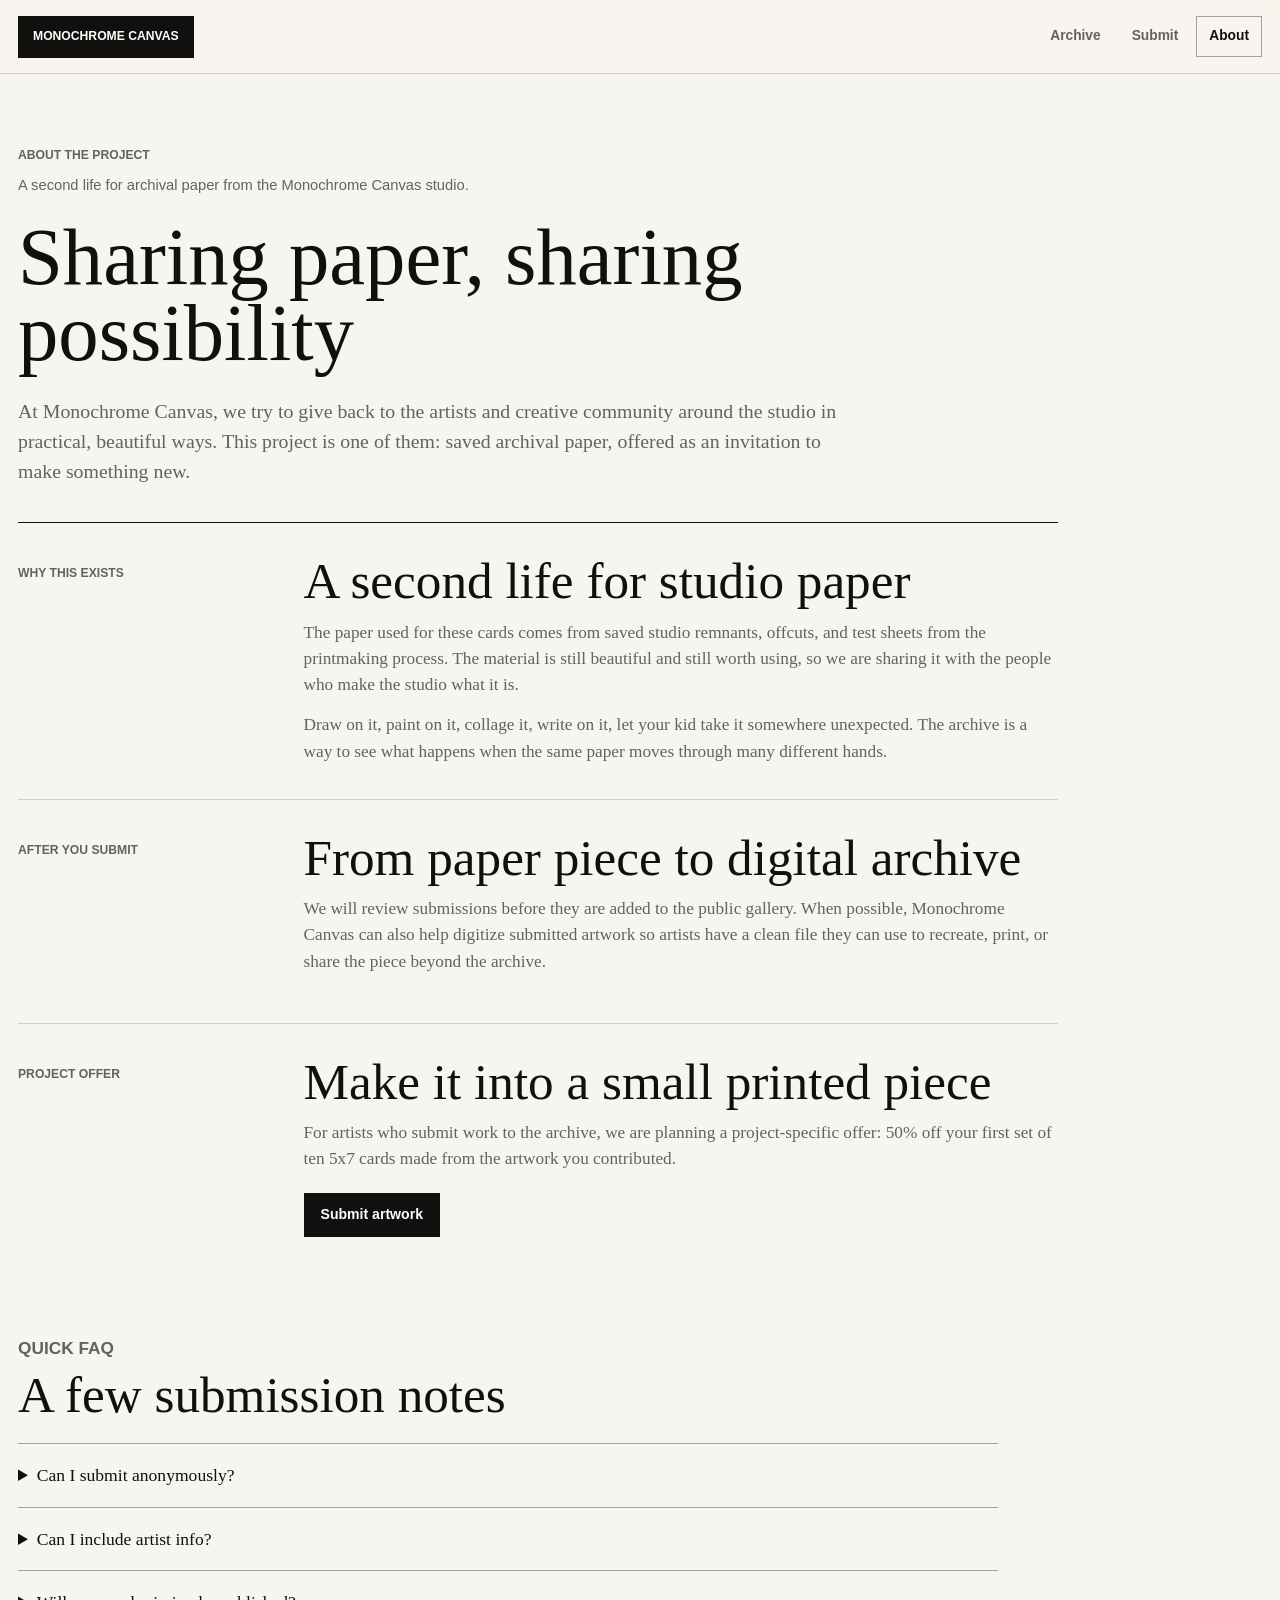
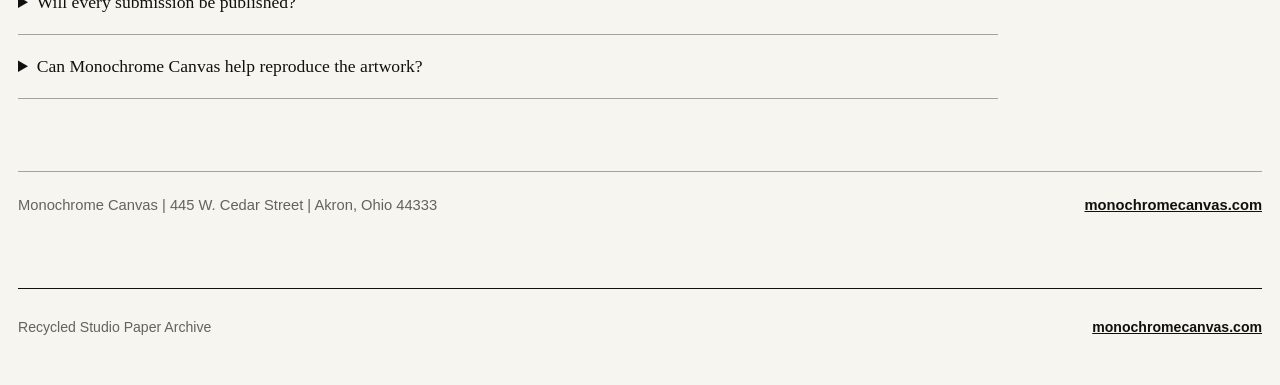
==== community-canvas/about/index.html @ 5c7cd788 "Rewrite community canvas about page" ====
<!DOCTYPE html>
<html lang="en">
<head>
<meta charset="UTF-8">
<meta name="viewport" content="width=device-width, initial-scale=1.0">
<title>About | Recycled Studio Paper Archive</title>
<meta name="description" content="About the Monochrome Canvas recycled studio paper archive.">
<style>
:root{color-scheme:light;--wall:#f7f5ef;--paper:#fffefb;--ink:#11100e;--soft:rgba(17,16,14,.64);--line:rgba(17,16,14,.16);--line2:rgba(17,16,14,.36);--accent:#5b665f}*{box-sizing:border-box}body{margin:0;background:var(--wall);color:var(--ink);font-family:Georgia,"Times New Roman",serif;line-height:1.52}a{color:inherit}.top{position:sticky;top:0;z-index:2;display:grid;grid-template-columns:auto 1fr;gap:18px;align-items:center;min-height:74px;padding:15px max(18px,calc((100vw - 1440px)/2));border-bottom:1px solid var(--line);background:rgba(247,245,239,.94);backdrop-filter:blur(18px)}.brand,.nav a,.button,.eyebrow,.context,.footer{font-family:Arial,Helvetica,sans-serif}.brand{display:inline-flex;align-items:center;justify-content:center;min-height:42px;padding:9px 14px;border:1px solid var(--ink);background:var(--ink);color:var(--paper);font-size:.76rem;font-weight:800;text-decoration:none;text-transform:uppercase}.nav{display:flex;justify-content:flex-end;gap:5px;flex-wrap:wrap}.nav a{min-height:40px;padding:9px 12px;border:1px solid transparent;color:var(--soft);font-size:.86rem;font-weight:800;text-decoration:none}.nav a:hover,.nav a:focus-visible,.nav a.active{border-color:var(--line2);color:var(--ink);outline:none}main{width:min(1440px,calc(100vw - 36px));margin:0 auto}.hero{max-width:1040px;padding:72px 0 36px;border-bottom:1px solid var(--ink)}.context{max-width:560px;margin:0 0 22px;color:var(--soft);font-size:.92rem}.context p{margin:0}.context p+p{margin-top:10px}.eyebrow{color:var(--accent);font-size:.76rem;font-weight:800;text-transform:uppercase}h1,h2,p{overflow-wrap:anywhere}h1,h2{margin:0;color:var(--ink);font-weight:500}h1{max-width:940px;font-size:clamp(3.1rem,6.3vw,6.6rem);line-height:.95}h2{font-size:clamp(2rem,4vw,4.7rem);line-height:.94}.lede{max-width:820px;margin:24px 0 0;color:var(--soft);font-size:clamp(1.12rem,1.55vw,1.42rem)}.story{display:grid;gap:34px;max-width:1040px;padding:34px 0 64px}.story article{display:grid;grid-template-columns:minmax(170px,.25fr) minmax(0,.75fr);column-gap:34px;row-gap:14px;padding-bottom:34px;border-bottom:1px solid var(--line)}.story article:last-child{border-bottom:0}.story .eyebrow{grid-row:span 3;margin:7px 0 0}.story p:not(.eyebrow),.faq p{max-width:760px;margin:0;color:var(--soft);font-size:1.08rem}.story p+p{margin-top:-4px}.faq{max-width:980px;padding:0 0 72px}.faq .eyebrow{margin:0 0 10px}.faq h2{margin-bottom:24px}.faq details{border-top:1px solid var(--line2)}.faq details:last-child{border-bottom:1px solid var(--line2)}.faq summary{cursor:pointer;padding:18px 0;color:var(--ink);font-size:1.1rem}.faq details p{padding:0 0 20px}.button{display:inline-flex;align-items:center;justify-content:center;width:max-content;min-height:44px;margin-top:6px;padding:10px 16px;border:1px solid var(--ink);background:var(--ink);color:var(--paper);cursor:pointer;font-family:Arial,Helvetica,sans-serif;font-size:.88rem;font-weight:800;text-decoration:none}.contact{display:flex;justify-content:space-between;gap:18px;padding:22px 0 72px;border-top:1px solid var(--line2);color:var(--soft);font-family:Arial,Helvetica,sans-serif;font-size:.92rem}.contact p{margin:0}.contact a{color:var(--ink);font-weight:800}.footer{display:flex;justify-content:space-between;gap:18px;width:min(1440px,calc(100vw - 36px));margin:0 auto;padding:28px 0 46px;border-top:1px solid var(--ink);color:var(--soft);font-size:.88rem}.footer p{margin:0}.footer a{color:var(--ink);font-weight:800}@media(max-width:820px){main,.footer{width:min(100vw - 26px,1440px)}.top{position:static;grid-template-columns:1fr}.nav{justify-content:flex-start}.hero{padding-top:42px}.story article{grid-template-columns:1fr}.story .eyebrow{grid-row:auto}.contact,.footer{flex-direction:column}}
</style>
</head>
<body>
<header class="top"><a class="brand" href="https://monochromecanvas.com" target="_blank" rel="noreferrer">Monochrome Canvas</a><nav class="nav" aria-label="Archive navigation"><a href="../">Archive</a><a href="../submit/">Submit</a><a class="active" href="./">About</a></nav></header>
<main>
<section class="hero"><div class="context"><p class="eyebrow">About The Project</p><p>A second life for archival paper from the Monochrome Canvas studio.</p></div><h1>Sharing paper, sharing possibility</h1><p class="lede">At Monochrome Canvas, we try to give back to the artists and creative community around the studio in practical, beautiful ways. This project is one of them: saved archival paper, offered as an invitation to make something new.</p></section>
<section class="story">
<article><p class="eyebrow">Why This Exists</p><h2>A second life for studio paper</h2><p>The paper used for these cards comes from saved studio remnants, offcuts, and test sheets from the printmaking process. The material is still beautiful and still worth using, so we are sharing it with the people who make the studio what it is.</p><p>Draw on it, paint on it, collage it, write on it, let your kid take it somewhere unexpected. The archive is a way to see what happens when the same paper moves through many different hands.</p></article>
<article><p class="eyebrow">After You Submit</p><h2>From paper piece to digital archive</h2><p>We will review submissions before they are added to the public gallery. When possible, Monochrome Canvas can also help digitize submitted artwork so artists have a clean file they can use to recreate, print, or share the piece beyond the archive.</p></article>
<article><p class="eyebrow">Project Offer</p><h2>Make it into a small printed piece</h2><p>For artists who submit work to the archive, we are planning a project-specific offer: 50% off your first set of ten 5x7 cards made from the artwork you contributed.</p><a class="button" href="../submit/">Submit artwork</a></article>
</section>
<section class="faq" aria-labelledby="faq-title"><p class="eyebrow">Quick FAQ</p><h2 id="faq-title">A few submission notes</h2><details><summary>Can I submit anonymously?</summary><p>Yes. You can keep your public credit anonymous while still giving the studio a way to contact you if needed.</p></details><details><summary>Can I include artist info?</summary><p>Yes. You can share a display name, social handle, website text, location, or a short note if you want viewers to know more about you or your work.</p></details><details><summary>Will every submission be published?</summary><p>No. Monochrome Canvas reviews submissions before they appear in the public gallery so the archive stays appropriate and intentional.</p></details><details><summary>Can Monochrome Canvas help reproduce the artwork?</summary><p>Yes. We can talk with contributors about digitizing the piece and creating small prints or 5x7 cards from the submitted artwork.</p></details></section>
<section class="contact"><p>Monochrome Canvas | 445 W. Cedar Street | Akron, Ohio 44333</p><a href="https://monochromecanvas.com" target="_blank" rel="noreferrer">monochromecanvas.com</a></section>
</main>
<footer class="footer"><p>Recycled Studio Paper Archive</p><a href="https://monochromecanvas.com" target="_blank" rel="noreferrer">monochromecanvas.com</a></footer>
</body>
</html>
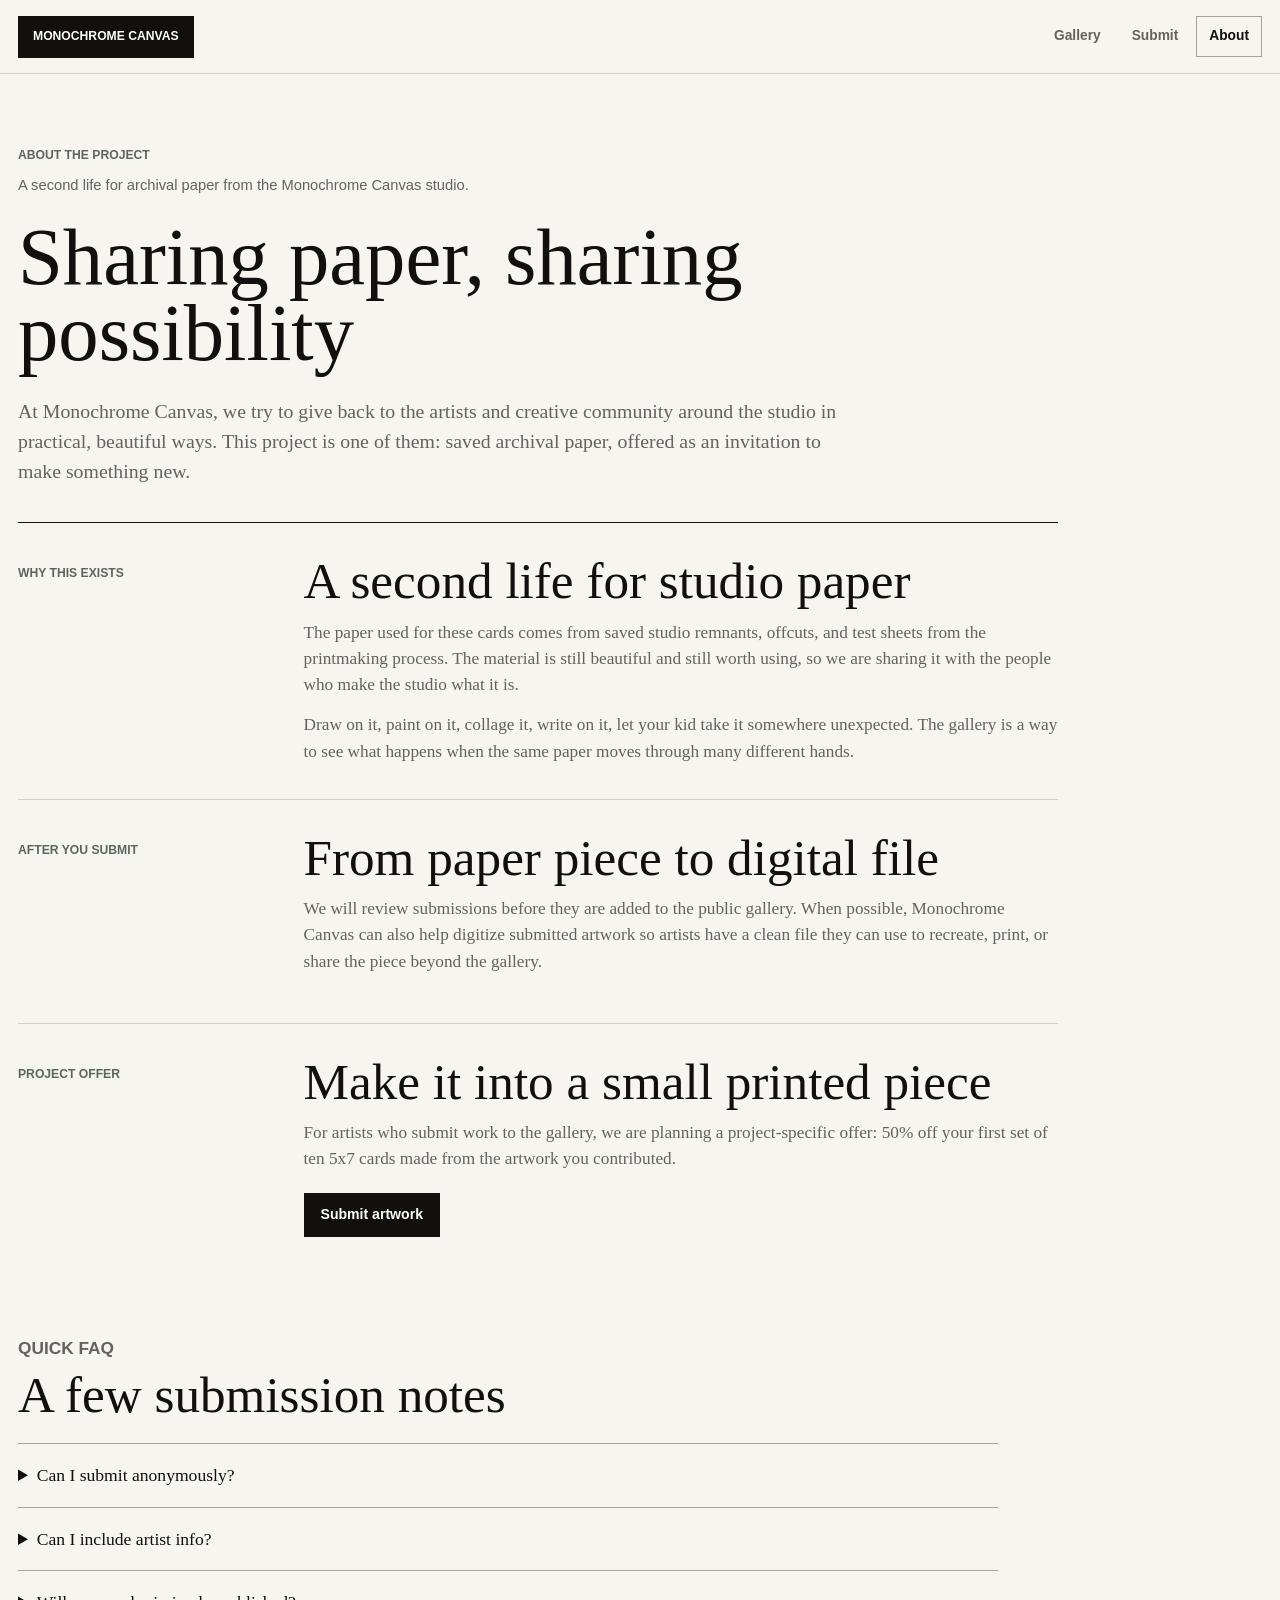
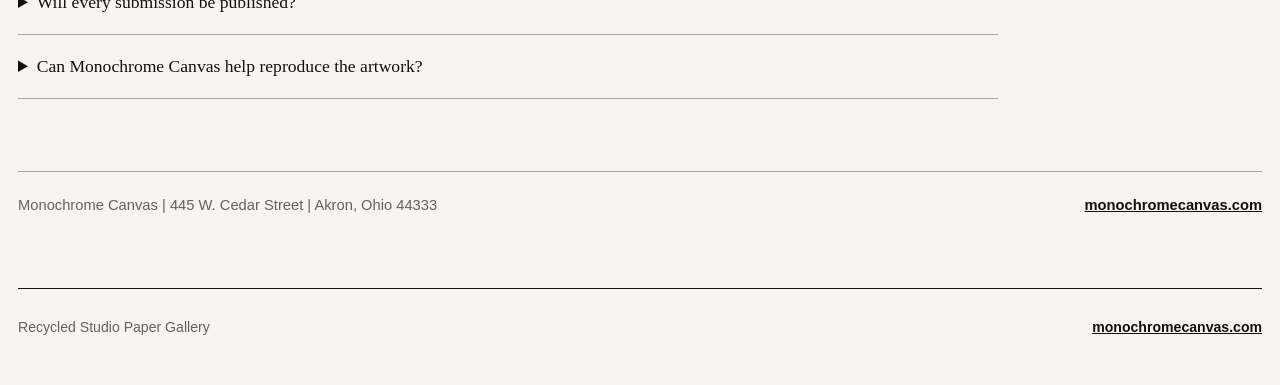
==== commit 815adb31: "Rename about page references to gallery" ====
--- a/community-canvas/about/index.html
+++ b/community-canvas/about/index.html
@@ -3,24 +3,24 @@
 <head>
 <meta charset="UTF-8">
 <meta name="viewport" content="width=device-width, initial-scale=1.0">
-<title>About | Recycled Studio Paper Archive</title>
-<meta name="description" content="About the Monochrome Canvas recycled studio paper archive.">
+<title>About | Recycled Studio Paper Gallery</title>
+<meta name="description" content="About the Monochrome Canvas recycled studio paper gallery.">
 <style>
 :root{color-scheme:light;--wall:#f7f5ef;--paper:#fffefb;--ink:#11100e;--soft:rgba(17,16,14,.64);--line:rgba(17,16,14,.16);--line2:rgba(17,16,14,.36);--accent:#5b665f}*{box-sizing:border-box}body{margin:0;background:var(--wall);color:var(--ink);font-family:Georgia,"Times New Roman",serif;line-height:1.52}a{color:inherit}.top{position:sticky;top:0;z-index:2;display:grid;grid-template-columns:auto 1fr;gap:18px;align-items:center;min-height:74px;padding:15px max(18px,calc((100vw - 1440px)/2));border-bottom:1px solid var(--line);background:rgba(247,245,239,.94);backdrop-filter:blur(18px)}.brand,.nav a,.button,.eyebrow,.context,.footer{font-family:Arial,Helvetica,sans-serif}.brand{display:inline-flex;align-items:center;justify-content:center;min-height:42px;padding:9px 14px;border:1px solid var(--ink);background:var(--ink);color:var(--paper);font-size:.76rem;font-weight:800;text-decoration:none;text-transform:uppercase}.nav{display:flex;justify-content:flex-end;gap:5px;flex-wrap:wrap}.nav a{min-height:40px;padding:9px 12px;border:1px solid transparent;color:var(--soft);font-size:.86rem;font-weight:800;text-decoration:none}.nav a:hover,.nav a:focus-visible,.nav a.active{border-color:var(--line2);color:var(--ink);outline:none}main{width:min(1440px,calc(100vw - 36px));margin:0 auto}.hero{max-width:1040px;padding:72px 0 36px;border-bottom:1px solid var(--ink)}.context{max-width:560px;margin:0 0 22px;color:var(--soft);font-size:.92rem}.context p{margin:0}.context p+p{margin-top:10px}.eyebrow{color:var(--accent);font-size:.76rem;font-weight:800;text-transform:uppercase}h1,h2,p{overflow-wrap:anywhere}h1,h2{margin:0;color:var(--ink);font-weight:500}h1{max-width:940px;font-size:clamp(3.1rem,6.3vw,6.6rem);line-height:.95}h2{font-size:clamp(2rem,4vw,4.7rem);line-height:.94}.lede{max-width:820px;margin:24px 0 0;color:var(--soft);font-size:clamp(1.12rem,1.55vw,1.42rem)}.story{display:grid;gap:34px;max-width:1040px;padding:34px 0 64px}.story article{display:grid;grid-template-columns:minmax(170px,.25fr) minmax(0,.75fr);column-gap:34px;row-gap:14px;padding-bottom:34px;border-bottom:1px solid var(--line)}.story article:last-child{border-bottom:0}.story .eyebrow{grid-row:span 3;margin:7px 0 0}.story p:not(.eyebrow),.faq p{max-width:760px;margin:0;color:var(--soft);font-size:1.08rem}.story p+p{margin-top:-4px}.faq{max-width:980px;padding:0 0 72px}.faq .eyebrow{margin:0 0 10px}.faq h2{margin-bottom:24px}.faq details{border-top:1px solid var(--line2)}.faq details:last-child{border-bottom:1px solid var(--line2)}.faq summary{cursor:pointer;padding:18px 0;color:var(--ink);font-size:1.1rem}.faq details p{padding:0 0 20px}.button{display:inline-flex;align-items:center;justify-content:center;width:max-content;min-height:44px;margin-top:6px;padding:10px 16px;border:1px solid var(--ink);background:var(--ink);color:var(--paper);cursor:pointer;font-family:Arial,Helvetica,sans-serif;font-size:.88rem;font-weight:800;text-decoration:none}.contact{display:flex;justify-content:space-between;gap:18px;padding:22px 0 72px;border-top:1px solid var(--line2);color:var(--soft);font-family:Arial,Helvetica,sans-serif;font-size:.92rem}.contact p{margin:0}.contact a{color:var(--ink);font-weight:800}.footer{display:flex;justify-content:space-between;gap:18px;width:min(1440px,calc(100vw - 36px));margin:0 auto;padding:28px 0 46px;border-top:1px solid var(--ink);color:var(--soft);font-size:.88rem}.footer p{margin:0}.footer a{color:var(--ink);font-weight:800}@media(max-width:820px){main,.footer{width:min(100vw - 26px,1440px)}.top{position:static;grid-template-columns:1fr}.nav{justify-content:flex-start}.hero{padding-top:42px}.story article{grid-template-columns:1fr}.story .eyebrow{grid-row:auto}.contact,.footer{flex-direction:column}}
 </style>
 </head>
 <body>
-<header class="top"><a class="brand" href="https://monochromecanvas.com" target="_blank" rel="noreferrer">Monochrome Canvas</a><nav class="nav" aria-label="Archive navigation"><a href="../">Archive</a><a href="../submit/">Submit</a><a class="active" href="./">About</a></nav></header>
+<header class="top"><a class="brand" href="https://monochromecanvas.com" target="_blank" rel="noreferrer">Monochrome Canvas</a><nav class="nav" aria-label="Gallery navigation"><a href="../">Gallery</a><a href="../submit/">Submit</a><a class="active" href="./">About</a></nav></header>
 <main>
 <section class="hero"><div class="context"><p class="eyebrow">About The Project</p><p>A second life for archival paper from the Monochrome Canvas studio.</p></div><h1>Sharing paper, sharing possibility</h1><p class="lede">At Monochrome Canvas, we try to give back to the artists and creative community around the studio in practical, beautiful ways. This project is one of them: saved archival paper, offered as an invitation to make something new.</p></section>
 <section class="story">
-<article><p class="eyebrow">Why This Exists</p><h2>A second life for studio paper</h2><p>The paper used for these cards comes from saved studio remnants, offcuts, and test sheets from the printmaking process. The material is still beautiful and still worth using, so we are sharing it with the people who make the studio what it is.</p><p>Draw on it, paint on it, collage it, write on it, let your kid take it somewhere unexpected. The archive is a way to see what happens when the same paper moves through many different hands.</p></article>
-<article><p class="eyebrow">After You Submit</p><h2>From paper piece to digital archive</h2><p>We will review submissions before they are added to the public gallery. When possible, Monochrome Canvas can also help digitize submitted artwork so artists have a clean file they can use to recreate, print, or share the piece beyond the archive.</p></article>
-<article><p class="eyebrow">Project Offer</p><h2>Make it into a small printed piece</h2><p>For artists who submit work to the archive, we are planning a project-specific offer: 50% off your first set of ten 5x7 cards made from the artwork you contributed.</p><a class="button" href="../submit/">Submit artwork</a></article>
+<article><p class="eyebrow">Why This Exists</p><h2>A second life for studio paper</h2><p>The paper used for these cards comes from saved studio remnants, offcuts, and test sheets from the printmaking process. The material is still beautiful and still worth using, so we are sharing it with the people who make the studio what it is.</p><p>Draw on it, paint on it, collage it, write on it, let your kid take it somewhere unexpected. The gallery is a way to see what happens when the same paper moves through many different hands.</p></article>
+<article><p class="eyebrow">After You Submit</p><h2>From paper piece to digital file</h2><p>We will review submissions before they are added to the public gallery. When possible, Monochrome Canvas can also help digitize submitted artwork so artists have a clean file they can use to recreate, print, or share the piece beyond the gallery.</p></article>
+<article><p class="eyebrow">Project Offer</p><h2>Make it into a small printed piece</h2><p>For artists who submit work to the gallery, we are planning a project-specific offer: 50% off your first set of ten 5x7 cards made from the artwork you contributed.</p><a class="button" href="../submit/">Submit artwork</a></article>
 </section>
-<section class="faq" aria-labelledby="faq-title"><p class="eyebrow">Quick FAQ</p><h2 id="faq-title">A few submission notes</h2><details><summary>Can I submit anonymously?</summary><p>Yes. You can keep your public credit anonymous while still giving the studio a way to contact you if needed.</p></details><details><summary>Can I include artist info?</summary><p>Yes. You can share a display name, social handle, website text, location, or a short note if you want viewers to know more about you or your work.</p></details><details><summary>Will every submission be published?</summary><p>No. Monochrome Canvas reviews submissions before they appear in the public gallery so the archive stays appropriate and intentional.</p></details><details><summary>Can Monochrome Canvas help reproduce the artwork?</summary><p>Yes. We can talk with contributors about digitizing the piece and creating small prints or 5x7 cards from the submitted artwork.</p></details></section>
+<section class="faq" aria-labelledby="faq-title"><p class="eyebrow">Quick FAQ</p><h2 id="faq-title">A few submission notes</h2><details><summary>Can I submit anonymously?</summary><p>Yes. You can keep your public credit anonymous while still giving the studio a way to contact you if needed.</p></details><details><summary>Can I include artist info?</summary><p>Yes. You can share a display name, social handle, website text, location, or a short note if you want viewers to know more about you or your work.</p></details><details><summary>Will every submission be published?</summary><p>No. Monochrome Canvas reviews submissions before they appear in the public gallery so the collection stays appropriate and intentional.</p></details><details><summary>Can Monochrome Canvas help reproduce the artwork?</summary><p>Yes. We can talk with contributors about digitizing the piece and creating small prints or 5x7 cards from the submitted artwork.</p></details></section>
 <section class="contact"><p>Monochrome Canvas | 445 W. Cedar Street | Akron, Ohio 44333</p><a href="https://monochromecanvas.com" target="_blank" rel="noreferrer">monochromecanvas.com</a></section>
 </main>
-<footer class="footer"><p>Recycled Studio Paper Archive</p><a href="https://monochromecanvas.com" target="_blank" rel="noreferrer">monochromecanvas.com</a></footer>
+<footer class="footer"><p>Recycled Studio Paper Gallery</p><a href="https://monochromecanvas.com" target="_blank" rel="noreferrer">monochromecanvas.com</a></footer>
 </body>
 </html>
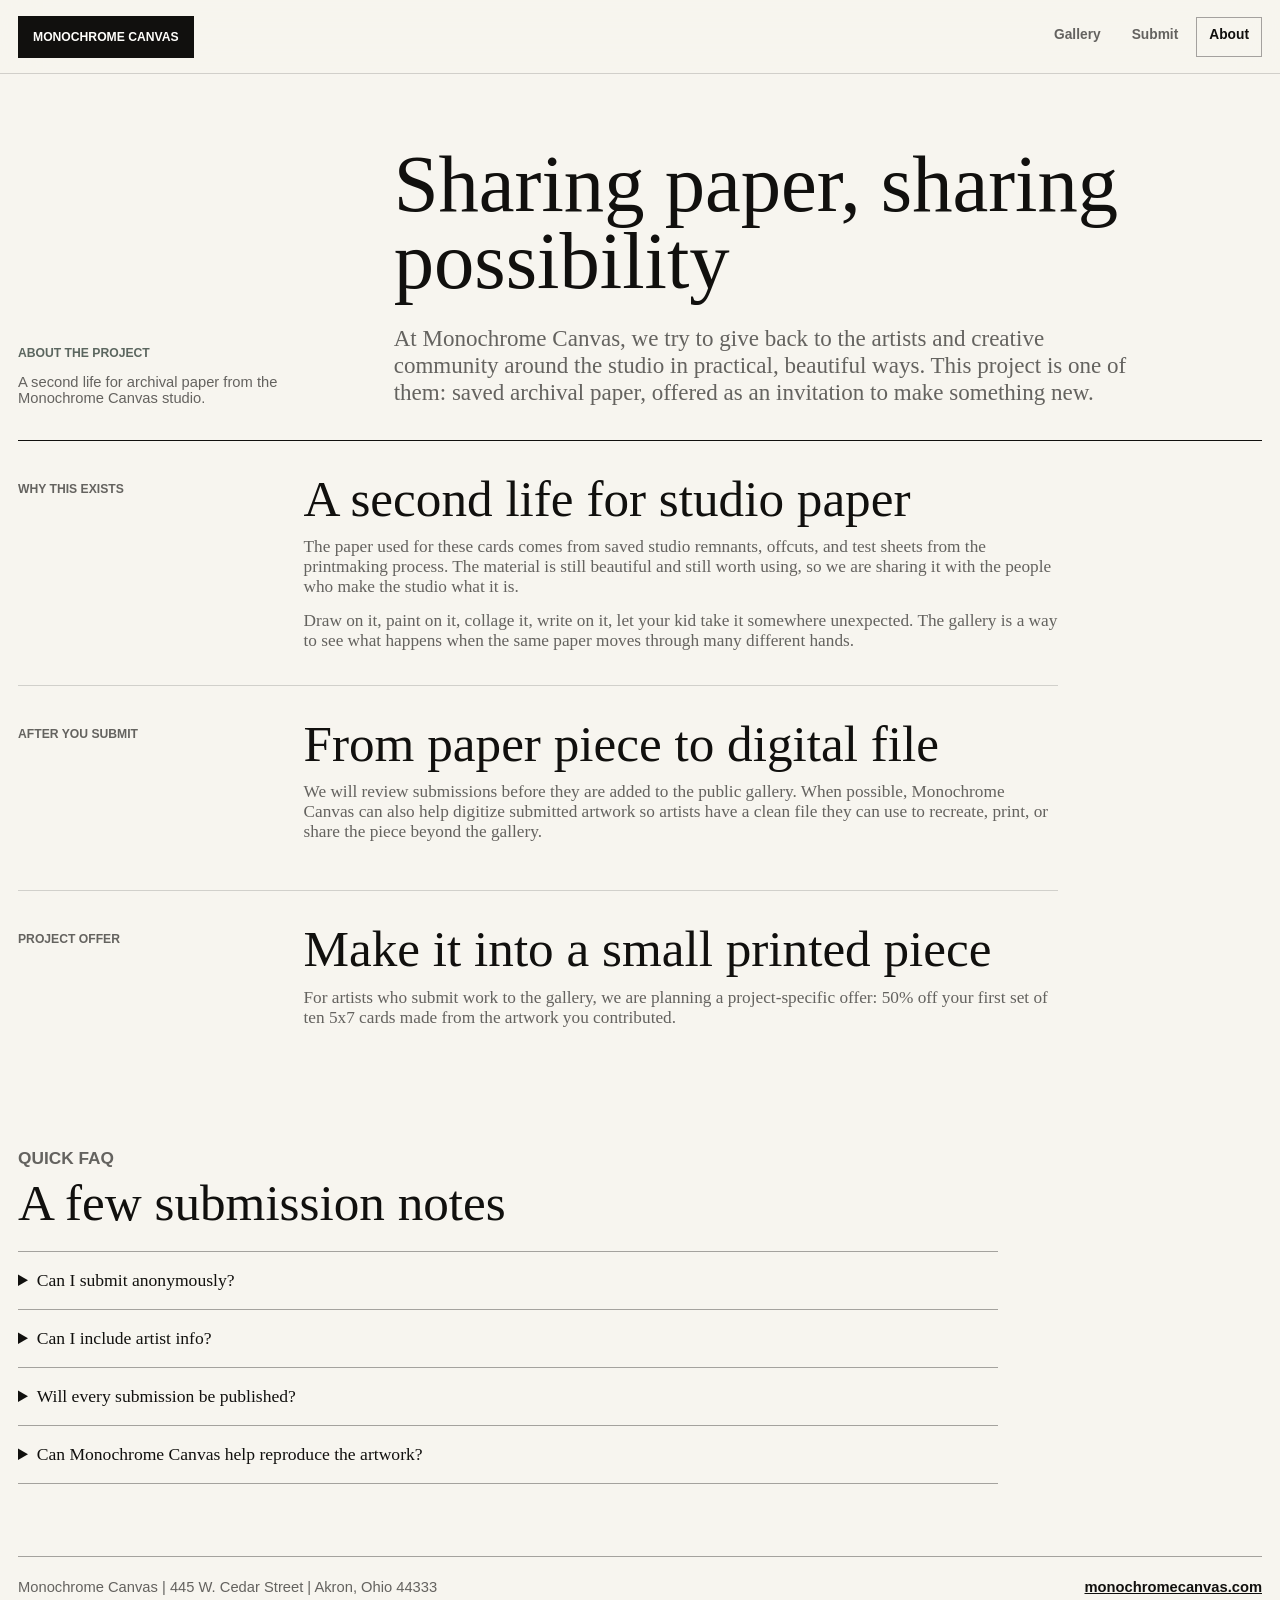
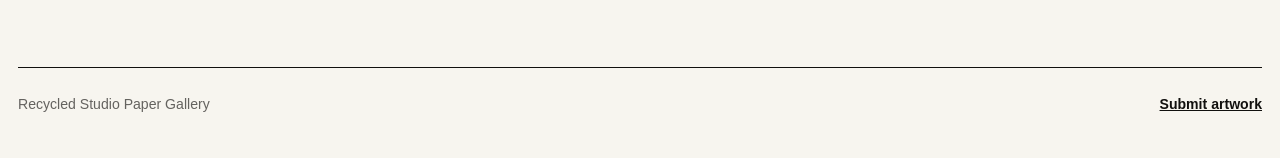
==== commit af2bce31: "Use shared About page files" ====
--- a/community-canvas/about/index.html
+++ b/community-canvas/about/index.html
@@ -1,26 +1,103 @@
 <!DOCTYPE html>
 <html lang="en">
-<head>
-<meta charset="UTF-8">
-<meta name="viewport" content="width=device-width, initial-scale=1.0">
-<title>About | Recycled Studio Paper Gallery</title>
-<meta name="description" content="About the Monochrome Canvas recycled studio paper gallery.">
-<style>
-:root{color-scheme:light;--wall:#f7f5ef;--paper:#fffefb;--ink:#11100e;--soft:rgba(17,16,14,.64);--line:rgba(17,16,14,.16);--line2:rgba(17,16,14,.36);--accent:#5b665f}*{box-sizing:border-box}body{margin:0;background:var(--wall);color:var(--ink);font-family:Georgia,"Times New Roman",serif;line-height:1.52}a{color:inherit}.top{position:sticky;top:0;z-index:2;display:grid;grid-template-columns:auto 1fr;gap:18px;align-items:center;min-height:74px;padding:15px max(18px,calc((100vw - 1440px)/2));border-bottom:1px solid var(--line);background:rgba(247,245,239,.94);backdrop-filter:blur(18px)}.brand,.nav a,.button,.eyebrow,.context,.footer{font-family:Arial,Helvetica,sans-serif}.brand{display:inline-flex;align-items:center;justify-content:center;min-height:42px;padding:9px 14px;border:1px solid var(--ink);background:var(--ink);color:var(--paper);font-size:.76rem;font-weight:800;text-decoration:none;text-transform:uppercase}.nav{display:flex;justify-content:flex-end;gap:5px;flex-wrap:wrap}.nav a{min-height:40px;padding:9px 12px;border:1px solid transparent;color:var(--soft);font-size:.86rem;font-weight:800;text-decoration:none}.nav a:hover,.nav a:focus-visible,.nav a.active{border-color:var(--line2);color:var(--ink);outline:none}main{width:min(1440px,calc(100vw - 36px));margin:0 auto}.hero{max-width:1040px;padding:72px 0 36px;border-bottom:1px solid var(--ink)}.context{max-width:560px;margin:0 0 22px;color:var(--soft);font-size:.92rem}.context p{margin:0}.context p+p{margin-top:10px}.eyebrow{color:var(--accent);font-size:.76rem;font-weight:800;text-transform:uppercase}h1,h2,p{overflow-wrap:anywhere}h1,h2{margin:0;color:var(--ink);font-weight:500}h1{max-width:940px;font-size:clamp(3.1rem,6.3vw,6.6rem);line-height:.95}h2{font-size:clamp(2rem,4vw,4.7rem);line-height:.94}.lede{max-width:820px;margin:24px 0 0;color:var(--soft);font-size:clamp(1.12rem,1.55vw,1.42rem)}.story{display:grid;gap:34px;max-width:1040px;padding:34px 0 64px}.story article{display:grid;grid-template-columns:minmax(170px,.25fr) minmax(0,.75fr);column-gap:34px;row-gap:14px;padding-bottom:34px;border-bottom:1px solid var(--line)}.story article:last-child{border-bottom:0}.story .eyebrow{grid-row:span 3;margin:7px 0 0}.story p:not(.eyebrow),.faq p{max-width:760px;margin:0;color:var(--soft);font-size:1.08rem}.story p+p{margin-top:-4px}.faq{max-width:980px;padding:0 0 72px}.faq .eyebrow{margin:0 0 10px}.faq h2{margin-bottom:24px}.faq details{border-top:1px solid var(--line2)}.faq details:last-child{border-bottom:1px solid var(--line2)}.faq summary{cursor:pointer;padding:18px 0;color:var(--ink);font-size:1.1rem}.faq details p{padding:0 0 20px}.button{display:inline-flex;align-items:center;justify-content:center;width:max-content;min-height:44px;margin-top:6px;padding:10px 16px;border:1px solid var(--ink);background:var(--ink);color:var(--paper);cursor:pointer;font-family:Arial,Helvetica,sans-serif;font-size:.88rem;font-weight:800;text-decoration:none}.contact{display:flex;justify-content:space-between;gap:18px;padding:22px 0 72px;border-top:1px solid var(--line2);color:var(--soft);font-family:Arial,Helvetica,sans-serif;font-size:.92rem}.contact p{margin:0}.contact a{color:var(--ink);font-weight:800}.footer{display:flex;justify-content:space-between;gap:18px;width:min(1440px,calc(100vw - 36px));margin:0 auto;padding:28px 0 46px;border-top:1px solid var(--ink);color:var(--soft);font-size:.88rem}.footer p{margin:0}.footer a{color:var(--ink);font-weight:800}@media(max-width:820px){main,.footer{width:min(100vw - 26px,1440px)}.top{position:static;grid-template-columns:1fr}.nav{justify-content:flex-start}.hero{padding-top:42px}.story article{grid-template-columns:1fr}.story .eyebrow{grid-row:auto}.contact,.footer{flex-direction:column}}
-</style>
-</head>
-<body>
-<header class="top"><a class="brand" href="https://monochromecanvas.com" target="_blank" rel="noreferrer">Monochrome Canvas</a><nav class="nav" aria-label="Gallery navigation"><a href="../">Gallery</a><a href="../submit/">Submit</a><a class="active" href="./">About</a></nav></header>
-<main>
-<section class="hero"><div class="context"><p class="eyebrow">About The Project</p><p>A second life for archival paper from the Monochrome Canvas studio.</p></div><h1>Sharing paper, sharing possibility</h1><p class="lede">At Monochrome Canvas, we try to give back to the artists and creative community around the studio in practical, beautiful ways. This project is one of them: saved archival paper, offered as an invitation to make something new.</p></section>
-<section class="story">
-<article><p class="eyebrow">Why This Exists</p><h2>A second life for studio paper</h2><p>The paper used for these cards comes from saved studio remnants, offcuts, and test sheets from the printmaking process. The material is still beautiful and still worth using, so we are sharing it with the people who make the studio what it is.</p><p>Draw on it, paint on it, collage it, write on it, let your kid take it somewhere unexpected. The gallery is a way to see what happens when the same paper moves through many different hands.</p></article>
-<article><p class="eyebrow">After You Submit</p><h2>From paper piece to digital file</h2><p>We will review submissions before they are added to the public gallery. When possible, Monochrome Canvas can also help digitize submitted artwork so artists have a clean file they can use to recreate, print, or share the piece beyond the gallery.</p></article>
-<article><p class="eyebrow">Project Offer</p><h2>Make it into a small printed piece</h2><p>For artists who submit work to the gallery, we are planning a project-specific offer: 50% off your first set of ten 5x7 cards made from the artwork you contributed.</p><a class="button" href="../submit/">Submit artwork</a></article>
-</section>
-<section class="faq" aria-labelledby="faq-title"><p class="eyebrow">Quick FAQ</p><h2 id="faq-title">A few submission notes</h2><details><summary>Can I submit anonymously?</summary><p>Yes. You can keep your public credit anonymous while still giving the studio a way to contact you if needed.</p></details><details><summary>Can I include artist info?</summary><p>Yes. You can share a display name, social handle, website text, location, or a short note if you want viewers to know more about you or your work.</p></details><details><summary>Will every submission be published?</summary><p>No. Monochrome Canvas reviews submissions before they appear in the public gallery so the collection stays appropriate and intentional.</p></details><details><summary>Can Monochrome Canvas help reproduce the artwork?</summary><p>Yes. We can talk with contributors about digitizing the piece and creating small prints or 5x7 cards from the submitted artwork.</p></details></section>
-<section class="contact"><p>Monochrome Canvas | 445 W. Cedar Street | Akron, Ohio 44333</p><a href="https://monochromecanvas.com" target="_blank" rel="noreferrer">monochromecanvas.com</a></section>
-</main>
-<footer class="footer"><p>Recycled Studio Paper Gallery</p><a href="https://monochromecanvas.com" target="_blank" rel="noreferrer">monochromecanvas.com</a></footer>
-</body>
+  <head>
+    <meta charset="UTF-8">
+    <meta name="viewport" content="width=device-width, initial-scale=1.0">
+    <title>About | Recycled Studio Paper Gallery</title>
+    <meta name="description" content="About the Monochrome Canvas Recycled Studio Paper Gallery.">
+    <link rel="icon" type="image/svg+xml" href="../../favicon.svg">
+    <link rel="stylesheet" href="../style.css">
+  </head>
+  <body>
+    <header class="site-header">
+      <a class="brand" href="https://monochromecanvas.com" target="_blank" rel="noreferrer">Monochrome Canvas</a>
+      <nav class="site-nav" aria-label="Gallery navigation">
+        <a href="../">Gallery</a>
+        <a href="../submit/">Submit</a>
+        <a class="is-active" href="./">About</a>
+      </nav>
+    </header>
+
+    <main>
+      <section class="hero hero-page" aria-labelledby="about-title">
+        <div class="hero-context">
+          <p class="eyebrow">About The Project</p>
+          <p>A second life for archival paper from the Monochrome Canvas studio.</p>
+        </div>
+        <div class="hero-title">
+          <h1 id="about-title">Sharing paper, sharing possibility</h1>
+          <p class="lede">
+            At Monochrome Canvas, we try to give back to the artists and creative community around
+            the studio in practical, beautiful ways. This project is one of them: saved archival
+            paper, offered as an invitation to make something new.
+          </p>
+        </div>
+      </section>
+
+      <section class="about-story">
+        <article>
+          <p class="eyebrow">Why This Exists</p>
+          <h2>A second life for studio paper</h2>
+          <p>
+            The paper used for these cards comes from saved studio remnants, offcuts, and test
+            sheets from the printmaking process. The material is still beautiful and still worth
+            using, so we are sharing it with the people who make the studio what it is.
+          </p>
+          <p>
+            Draw on it, paint on it, collage it, write on it, let your kid take it somewhere
+            unexpected. The gallery is a way to see what happens when the same paper moves through
+            many different hands.
+          </p>
+        </article>
+        <article>
+          <p class="eyebrow">After You Submit</p>
+          <h2>From paper piece to digital file</h2>
+          <p>
+            We will review submissions before they are added to the public gallery. When possible,
+            Monochrome Canvas can also help digitize submitted artwork so artists have a clean file
+            they can use to recreate, print, or share the piece beyond the gallery.
+          </p>
+        </article>
+        <article>
+          <p class="eyebrow">Project Offer</p>
+          <h2>Make it into a small printed piece</h2>
+          <p>
+            For artists who submit work to the gallery, we are planning a project-specific offer:
+            50% off your first set of ten 5x7 cards made from the artwork you contributed.
+          </p>
+        </article>
+      </section>
+
+      <section class="faq-section" aria-labelledby="faq-title">
+        <p class="eyebrow">Quick FAQ</p>
+        <h2 id="faq-title">A few submission notes</h2>
+        <details>
+          <summary>Can I submit anonymously?</summary>
+          <p>Yes. You can keep your public credit anonymous while still giving the studio a way to contact you if needed.</p>
+        </details>
+        <details>
+          <summary>Can I include artist info?</summary>
+          <p>Yes. You can share a display name, social handle, website text, location, or a short note if you want viewers to know more about you or your work.</p>
+        </details>
+        <details>
+          <summary>Will every submission be published?</summary>
+          <p>No. Monochrome Canvas reviews submissions before they appear in the public gallery so the collection stays appropriate and intentional.</p>
+        </details>
+        <details>
+          <summary>Can Monochrome Canvas help reproduce the artwork?</summary>
+          <p>Yes. We can talk with contributors about digitizing the piece and creating small prints or 5x7 cards from the submitted artwork.</p>
+        </details>
+      </section>
+
+      <section class="studio-contact">
+        <p>Monochrome Canvas | 445 W. Cedar Street | Akron, Ohio 44333</p>
+        <a href="https://monochromecanvas.com" target="_blank" rel="noreferrer">monochromecanvas.com</a>
+      </section>
+    </main>
+
+    <footer class="site-footer">
+      <p>Recycled Studio Paper Gallery</p>
+      <a href="../submit/">Submit artwork</a>
+    </footer>
+  </body>
 </html>
--- a/community-canvas/style.css
+++ b/community-canvas/style.css
@@ -0,0 +1,1044 @@
+:root {
+  color-scheme: light;
+  --wall: #f7f5ef;
+  --paper: #fffefb;
+  --panel: #ffffff;
+  --ink: #11100e;
+  --soft: rgba(17, 16, 14, 0.64);
+  --faint: rgba(17, 16, 14, 0.42);
+  --line: rgba(17, 16, 14, 0.16);
+  --line-strong: rgba(17, 16, 14, 0.36);
+  --accent: #5b665f;
+  --rose: #9f6a62;
+  --shadow: 0 18px 50px rgba(17, 16, 14, 0.08);
+}
+
+* {
+  box-sizing: border-box;
+}
+
+html {
+  scroll-behavior: smooth;
+}
+
+body {
+  margin: 0;
+  background: var(--wall);
+  color: var(--ink);
+  font-family: Georgia, "Times New Roman", serif;
+  line-height: 1.52;
+}
+
+body,
+button,
+input,
+select,
+textarea {
+  font: inherit;
+}
+
+a {
+  color: inherit;
+}
+
+button,
+a,
+input,
+select,
+textarea {
+  -webkit-tap-highlight-color: transparent;
+}
+
+main {
+  width: min(1440px, calc(100vw - 36px));
+  margin: 0 auto;
+}
+
+.site-header {
+  position: sticky;
+  top: 0;
+  z-index: 20;
+  display: grid;
+  grid-template-columns: auto 1fr;
+  gap: 18px;
+  align-items: center;
+  min-height: 74px;
+  padding: 15px max(18px, calc((100vw - 1440px) / 2));
+  border-bottom: 1px solid var(--line);
+  background: rgba(247, 245, 239, 0.94);
+  backdrop-filter: blur(18px);
+}
+
+.brand,
+.site-nav a,
+.button,
+.eyebrow,
+.hero-context,
+.instructions,
+.toolbar,
+.count,
+.select-field span,
+.gallery-meta,
+.featured-tag,
+.heart-button,
+.view-details,
+.submit-note,
+.field span,
+.upload-kicker,
+.choice-group,
+.consent-box,
+.form-status,
+.studio-contact,
+.site-footer,
+.dialog-close {
+  font-family: Arial, Helvetica, sans-serif;
+}
+
+.brand {
+  display: inline-flex;
+  align-items: center;
+  justify-content: center;
+  min-height: 42px;
+  padding: 9px 14px;
+  border: 1px solid var(--ink);
+  background: var(--ink);
+  color: var(--paper);
+  font-size: 0.76rem;
+  font-weight: 800;
+  text-decoration: none;
+  text-transform: uppercase;
+}
+
+.site-nav {
+  display: flex;
+  justify-content: flex-end;
+  gap: 5px;
+  flex-wrap: wrap;
+}
+
+.site-nav a {
+  min-height: 40px;
+  padding: 9px 12px;
+  border: 1px solid transparent;
+  color: var(--soft);
+  font-size: 0.86rem;
+  font-weight: 800;
+  text-decoration: none;
+}
+
+.site-nav a:hover,
+.site-nav a:focus-visible,
+.site-nav a.is-active {
+  border-color: var(--line-strong);
+  color: var(--ink);
+  outline: none;
+}
+
+.hero {
+  display: grid;
+  grid-template-columns: minmax(220px, 0.28fr) minmax(0, 0.72fr);
+  gap: 38px;
+  padding: 74px 0 34px;
+  border-bottom: 1px solid var(--ink);
+}
+
+.hero-page {
+  padding-top: 72px;
+}
+
+.hero-context {
+  align-self: end;
+  max-width: 280px;
+  color: var(--soft);
+  font-size: 0.92rem;
+}
+
+.hero-context p {
+  margin: 0;
+}
+
+.hero-context p + p {
+  margin-top: 14px;
+}
+
+.eyebrow {
+  color: var(--accent);
+  font-size: 0.76rem;
+  font-weight: 800;
+  text-transform: uppercase;
+}
+
+h1,
+h2,
+h3,
+p {
+  overflow-wrap: anywhere;
+}
+
+h1,
+h2,
+h3 {
+  margin: 0;
+  color: var(--ink);
+  font-weight: 500;
+}
+
+h1 {
+  max-width: 940px;
+  font-size: clamp(3.1rem, 6.3vw, 6.6rem);
+  line-height: 0.95;
+}
+
+h2 {
+  font-size: clamp(2rem, 4vw, 4.7rem);
+  line-height: 0.94;
+}
+
+h3 {
+  font-size: 1.24rem;
+}
+
+.lede,
+.about-story p,
+.faq-section p,
+#dialogArtist,
+#dialogNotes {
+  color: var(--soft);
+}
+
+.lede {
+  max-width: 760px;
+  margin: 26px 0 0;
+  font-size: clamp(1.18rem, 1.8vw, 1.52rem);
+}
+
+.instructions {
+  display: grid;
+  grid-template-columns: minmax(0, 1fr) auto;
+  gap: 24px;
+  align-items: center;
+  padding: 22px 0;
+  border-bottom: 1px solid var(--line-strong);
+}
+
+.instructions ol {
+  display: grid;
+  grid-template-columns: repeat(4, minmax(0, 1fr));
+  gap: 18px;
+  margin: 0;
+  padding: 0;
+  list-style: none;
+}
+
+.instructions li {
+  color: var(--soft);
+  font-size: 0.92rem;
+}
+
+.instructions span {
+  display: block;
+  margin-bottom: 4px;
+  color: var(--ink);
+  font-weight: 800;
+  text-transform: uppercase;
+}
+
+.button {
+  display: inline-flex;
+  align-items: center;
+  justify-content: center;
+  min-height: 44px;
+  padding: 10px 16px;
+  border: 1px solid var(--ink);
+  border-radius: 0;
+  background: var(--ink);
+  color: var(--paper);
+  cursor: pointer;
+  font-size: 0.88rem;
+  font-weight: 800;
+  text-decoration: none;
+}
+
+.button:hover,
+.button:focus-visible {
+  outline: 2px solid rgba(17, 16, 14, 0.18);
+  outline-offset: 2px;
+}
+
+.button:disabled {
+  cursor: not-allowed;
+  opacity: 0.48;
+}
+
+.ghost-button {
+  background: var(--paper);
+  color: var(--ink);
+}
+
+.gallery-section,
+.submit-layout,
+.about-story,
+.faq-section {
+  padding: 34px 0 72px;
+}
+
+.gallery-heading {
+  display: grid;
+  grid-template-columns: minmax(0, 1fr) auto;
+  gap: 24px;
+  align-items: start;
+  margin-bottom: 28px;
+}
+
+.gallery-heading .eyebrow {
+  margin: 0 0 9px;
+}
+
+.toolbar {
+  display: flex;
+  align-items: end;
+  justify-content: flex-end;
+  gap: 14px;
+}
+
+.select-field {
+  display: grid;
+  gap: 6px;
+  min-width: 180px;
+}
+
+.select-field span {
+  color: var(--faint);
+  font-size: 0.72rem;
+  font-weight: 800;
+  text-transform: uppercase;
+}
+
+select,
+input,
+textarea {
+  width: 100%;
+  border: 1px solid var(--line-strong);
+  border-radius: 0;
+  background: var(--paper);
+  color: var(--ink);
+}
+
+select,
+input {
+  min-height: 44px;
+  padding: 9px 11px;
+}
+
+textarea {
+  min-height: 104px;
+  padding: 11px;
+  resize: vertical;
+}
+
+select:focus,
+input:focus,
+textarea:focus {
+  border-color: var(--ink);
+  box-shadow: 0 0 0 3px rgba(17, 16, 14, 0.12);
+  outline: none;
+}
+
+.count {
+  min-width: 180px;
+  margin: 0 0 11px;
+  color: var(--faint);
+  font-size: 0.82rem;
+  font-weight: 800;
+  text-align: right;
+}
+
+.gallery-grid {
+  column-count: 4;
+  column-gap: 24px;
+}
+
+.gallery-card {
+  display: inline-block;
+  width: 100%;
+  break-inside: avoid;
+  margin: 0 0 24px;
+  border: 1px solid var(--line);
+  background: var(--panel);
+  box-shadow: var(--shadow);
+}
+
+.gallery-art-button {
+  display: block;
+  width: 100%;
+  padding: 0;
+  border: 0;
+  background: transparent;
+  cursor: zoom-in;
+}
+
+.gallery-image {
+  width: 100%;
+  aspect-ratio: var(--art-ratio, 4 / 5);
+  background-color: #f4f2ec;
+  background-position: center;
+  background-repeat: no-repeat;
+  background-size: contain;
+}
+
+.gallery-body {
+  display: grid;
+  gap: 10px;
+  padding: 14px 14px 15px;
+  border-top: 1px solid var(--line);
+}
+
+.gallery-title-row {
+  display: grid;
+  grid-template-columns: minmax(0, 1fr) auto;
+  gap: 10px;
+  align-items: start;
+}
+
+.featured-tag {
+  display: inline-flex;
+  align-items: center;
+  min-height: 24px;
+  padding: 4px 6px;
+  border: 1px solid rgba(91, 102, 95, 0.34);
+  color: var(--accent);
+  font-size: 0.68rem;
+  font-weight: 800;
+  text-transform: uppercase;
+}
+
+.gallery-meta {
+  margin: 0;
+  color: var(--soft);
+  font-size: 0.95rem;
+}
+
+.gallery-actions {
+  display: flex;
+  align-items: center;
+  justify-content: space-between;
+  gap: 10px;
+}
+
+.heart-button {
+  min-height: 36px;
+  min-width: 86px;
+  padding: 8px 10px;
+  border: 1px solid var(--line-strong);
+  background: var(--paper);
+  color: var(--ink);
+  cursor: pointer;
+  font-size: 0.8rem;
+  font-weight: 800;
+}
+
+.heart-button.is-liked {
+  border-color: var(--rose);
+  color: #7d4039;
+}
+
+.view-details {
+  border: 0;
+  background: transparent;
+  color: var(--ink);
+  cursor: pointer;
+  font-size: 0.8rem;
+  font-weight: 800;
+  text-decoration: underline;
+  text-underline-offset: 4px;
+}
+
+.empty-gallery {
+  display: grid;
+  gap: 14px;
+  width: 100%;
+  min-height: 46vh;
+  padding: min(8vw, 86px);
+  border: 1px solid var(--line);
+  background: var(--panel);
+}
+
+.empty-gallery h3 {
+  max-width: 780px;
+  font-size: clamp(2.2rem, 5vw, 5.6rem);
+  line-height: 0.94;
+}
+
+.empty-gallery p:not(.eyebrow) {
+  max-width: 620px;
+  margin: 0;
+  color: var(--soft);
+  font-size: 1.08rem;
+}
+
+.submit-layout {
+  display: grid;
+  grid-template-columns: minmax(260px, 0.3fr) minmax(0, 0.7fr);
+  gap: 34px;
+}
+
+.submit-note {
+  align-self: start;
+  padding: 22px;
+  border: 1px solid var(--line-strong);
+  background: var(--paper);
+}
+
+.submit-note h2 {
+  font-size: 1.45rem;
+}
+
+.submit-note ul {
+  display: grid;
+  gap: 11px;
+  margin: 18px 0 0;
+  padding-left: 18px;
+  color: var(--soft);
+  font-size: 0.94rem;
+}
+
+.submission-form {
+  padding: 24px;
+  border: 1px solid var(--line-strong);
+  background: var(--panel);
+}
+
+.form-grid {
+  display: grid;
+  grid-template-columns: minmax(0, 0.95fr) minmax(0, 1.05fr);
+  gap: 22px;
+}
+
+.form-column {
+  display: grid;
+  align-content: start;
+  gap: 16px;
+}
+
+.upload-panel {
+  display: grid;
+  gap: 9px;
+  min-height: 168px;
+  padding: 18px;
+  border: 1px dashed var(--line-strong);
+  background: #f5f3ee;
+  cursor: pointer;
+}
+
+.upload-panel input {
+  display: none;
+}
+
+.upload-panel strong {
+  font-size: 1.18rem;
+}
+
+.upload-panel span:last-child,
+.preview-panel p {
+  color: var(--soft);
+}
+
+.upload-kicker,
+.field em {
+  color: var(--faint);
+  font-size: 0.74rem;
+  font-style: normal;
+  font-weight: 800;
+  text-transform: uppercase;
+}
+
+.preview-panel {
+  display: grid;
+  grid-template-columns: 88px minmax(0, 1fr);
+  gap: 14px;
+  align-items: center;
+  min-height: 104px;
+  padding: 12px;
+  border: 1px solid var(--line);
+  background: #fbfaf7;
+}
+
+.preview-image {
+  width: 88px;
+  aspect-ratio: 1;
+  border: 1px solid var(--line);
+  background: #f1eee7 center / cover no-repeat;
+}
+
+.preview-panel p {
+  margin: 0;
+}
+
+.field {
+  display: grid;
+  gap: 7px;
+}
+
+.honey-field {
+  position: absolute;
+  left: -9999px;
+  width: 1px;
+  height: 1px;
+  overflow: hidden;
+}
+
+.field span,
+.choice-group legend {
+  color: var(--ink);
+  font-size: 0.86rem;
+  font-weight: 800;
+}
+
+.choice-group {
+  display: grid;
+  gap: 10px;
+  margin: 0;
+  padding: 14px;
+  border: 1px solid var(--line);
+}
+
+.choice-group label,
+.consent-box {
+  display: grid;
+  grid-template-columns: 18px minmax(0, 1fr);
+  gap: 10px;
+  align-items: start;
+}
+
+.choice-group input,
+.consent-box input {
+  width: 18px;
+  min-height: 18px;
+  margin: 3px 0 0;
+  accent-color: var(--ink);
+}
+
+.choice-group label span,
+.consent-box span {
+  color: var(--soft);
+  font-size: 0.94rem;
+}
+
+.consent-box {
+  margin-top: 20px;
+  padding: 15px;
+  border: 1px solid var(--line);
+  background: #f7f5f0;
+}
+
+.form-actions {
+  display: flex;
+  align-items: center;
+  gap: 14px;
+  flex-wrap: wrap;
+  margin-top: 20px;
+}
+
+.form-status {
+  min-height: 22px;
+  margin: 0;
+  color: var(--soft);
+  font-size: 0.88rem;
+  font-weight: 800;
+}
+
+.form-status.is-error {
+  color: #8a3d37;
+}
+
+.form-status.is-success {
+  color: #405b4f;
+}
+
+.about-story {
+  display: grid;
+  gap: 34px;
+  max-width: 1040px;
+}
+
+.about-story article {
+  display: grid;
+  grid-template-columns: minmax(170px, 0.25fr) minmax(0, 0.75fr);
+  column-gap: 34px;
+  row-gap: 14px;
+  padding-bottom: 34px;
+  border-bottom: 1px solid var(--line);
+}
+
+.about-story article:last-child {
+  border-bottom: 0;
+}
+
+.about-story .eyebrow {
+  grid-row: span 3;
+  margin: 7px 0 0;
+}
+
+.about-story h2,
+.faq-section h2 {
+  font-size: clamp(2rem, 4vw, 4.7rem);
+}
+
+.about-story p:not(.eyebrow),
+.faq-section p {
+  max-width: 760px;
+  margin: 0;
+  color: var(--soft);
+  font-size: 1.08rem;
+}
+
+.about-story p + p {
+  margin-top: -4px;
+}
+
+.faq-section {
+  max-width: 980px;
+  padding-top: 0;
+}
+
+.faq-section .eyebrow {
+  margin: 0 0 10px;
+}
+
+.faq-section h2 {
+  margin-bottom: 24px;
+}
+
+.faq-section details {
+  border-top: 1px solid var(--line-strong);
+}
+
+.faq-section details:last-child {
+  border-bottom: 1px solid var(--line-strong);
+}
+
+.faq-section summary {
+  cursor: pointer;
+  padding: 18px 0;
+  color: var(--ink);
+  font-size: 1.1rem;
+}
+
+.faq-section details p {
+  padding: 0 0 20px;
+}
+
+.studio-contact {
+  display: flex;
+  justify-content: space-between;
+  gap: 18px;
+  padding: 22px 0 72px;
+  border-top: 1px solid var(--line-strong);
+  color: var(--soft);
+  font-size: 0.92rem;
+}
+
+.studio-contact p {
+  margin: 0;
+}
+
+.studio-contact a {
+  color: var(--ink);
+  font-weight: 800;
+}
+
+.admin-panel,
+.admin-review {
+  padding: 34px 0 72px;
+}
+
+.admin-panel {
+  max-width: 760px;
+}
+
+.admin-panel h2,
+.admin-toolbar h2 {
+  font-size: clamp(2rem, 4vw, 4.7rem);
+}
+
+.admin-panel p:not(.eyebrow) {
+  color: var(--soft);
+  font-size: 1.08rem;
+}
+
+.admin-login-form {
+  display: grid;
+  gap: 16px;
+  max-width: 420px;
+  margin-top: 22px;
+}
+
+.admin-toolbar {
+  display: grid;
+  grid-template-columns: minmax(0, 1fr) auto;
+  gap: 24px;
+  align-items: end;
+  margin-bottom: 22px;
+}
+
+.admin-actions {
+  display: flex;
+  align-items: end;
+  justify-content: flex-end;
+  gap: 10px;
+  flex-wrap: wrap;
+}
+
+.submission-list {
+  display: grid;
+  gap: 24px;
+}
+
+.admin-card {
+  display: grid;
+  grid-template-columns: minmax(240px, 0.34fr) minmax(0, 0.66fr);
+  min-height: 340px;
+  border: 1px solid var(--line-strong);
+  background: var(--panel);
+}
+
+.admin-card-image {
+  min-height: 340px;
+  border-right: 1px solid var(--line);
+  background: #f1eee8 center / contain no-repeat;
+}
+
+.admin-card-body {
+  display: grid;
+  align-content: start;
+  gap: 18px;
+  padding: 22px;
+}
+
+.admin-card-body h3 {
+  font-size: clamp(1.6rem, 2.6vw, 2.8rem);
+  line-height: 1;
+}
+
+.admin-meta {
+  display: grid;
+  grid-template-columns: 130px minmax(0, 1fr);
+  gap: 7px 14px;
+  margin: 0;
+  color: var(--soft);
+  font-family: Arial, Helvetica, sans-serif;
+  font-size: 0.9rem;
+}
+
+.admin-meta dt {
+  color: var(--ink);
+  font-weight: 800;
+}
+
+.admin-meta dd {
+  margin: 0;
+  overflow-wrap: anywhere;
+}
+
+.admin-notes {
+  display: grid;
+  gap: 10px;
+}
+
+.admin-notes p {
+  margin: 0;
+  color: var(--soft);
+}
+
+.admin-notes strong {
+  color: var(--ink);
+}
+
+.admin-card-actions {
+  display: flex;
+  gap: 10px;
+  flex-wrap: wrap;
+}
+
+.site-footer {
+  display: flex;
+  justify-content: space-between;
+  gap: 18px;
+  width: min(1440px, calc(100vw - 36px));
+  margin: 0 auto;
+  padding: 28px 0 46px;
+  border-top: 1px solid var(--ink);
+  color: var(--soft);
+  font-size: 0.88rem;
+}
+
+.site-footer p {
+  margin: 0;
+}
+
+.site-footer a {
+  color: var(--ink);
+  font-weight: 800;
+}
+
+.artwork-dialog {
+  width: min(1100px, calc(100vw - 28px));
+  max-height: calc(100vh - 28px);
+  padding: 0;
+  border: 1px solid var(--ink);
+  border-radius: 0;
+  background: var(--panel);
+  color: var(--ink);
+  box-shadow: 0 30px 80px rgba(17, 16, 14, 0.24);
+}
+
+.artwork-dialog::backdrop {
+  background: rgba(17, 16, 14, 0.54);
+}
+
+.dialog-close {
+  position: absolute;
+  top: 10px;
+  right: 10px;
+  min-height: 38px;
+  padding: 8px 11px;
+  border: 1px solid var(--ink);
+  background: var(--paper);
+  cursor: pointer;
+  font-size: 0.82rem;
+  font-weight: 800;
+}
+
+.dialog-layout {
+  display: grid;
+  grid-template-columns: minmax(280px, 0.58fr) minmax(280px, 0.42fr);
+  min-height: 560px;
+}
+
+.dialog-image {
+  min-height: 560px;
+  background: #f1eee8 center / contain no-repeat;
+}
+
+.dialog-copy {
+  overflow: auto;
+  max-height: calc(100vh - 28px);
+  padding: 56px 30px 30px;
+  border-left: 1px solid var(--line);
+}
+
+.dialog-copy h2 {
+  font-size: clamp(2.1rem, 4vw, 3.8rem);
+}
+
+@media (max-width: 1100px) {
+  .gallery-grid {
+    column-count: 3;
+  }
+
+  .instructions,
+  .hero,
+  .submit-layout {
+    grid-template-columns: 1fr;
+  }
+
+  .hero-context {
+    max-width: 640px;
+  }
+}
+
+@media (max-width: 820px) {
+  main,
+  .site-footer {
+    width: min(100vw - 26px, 1440px);
+  }
+
+  .site-header {
+    position: static;
+    grid-template-columns: 1fr;
+  }
+
+  .site-nav {
+    justify-content: flex-start;
+  }
+
+  .hero {
+    padding-top: 42px;
+  }
+
+  .instructions ol,
+  .form-grid,
+  .about-story article,
+  .dialog-layout {
+    grid-template-columns: 1fr;
+  }
+
+  .about-story .eyebrow {
+    grid-row: auto;
+  }
+
+  .gallery-heading,
+  .toolbar,
+  .admin-toolbar,
+  .studio-contact,
+  .site-footer {
+    align-items: stretch;
+    grid-template-columns: 1fr;
+    flex-direction: column;
+  }
+
+  .toolbar {
+    justify-content: flex-start;
+  }
+
+  .count {
+    min-width: 0;
+    margin-bottom: 0;
+    text-align: left;
+  }
+
+  .gallery-grid {
+    column-count: 2;
+    column-gap: 16px;
+  }
+
+  .gallery-card {
+    margin-bottom: 16px;
+  }
+
+  .submission-form {
+    padding: 18px;
+  }
+
+  .admin-card {
+    grid-template-columns: 1fr;
+  }
+
+  .admin-card-image {
+    border-right: 0;
+    border-bottom: 1px solid var(--line);
+  }
+
+  .admin-actions {
+    justify-content: flex-start;
+  }
+
+  .dialog-image {
+    min-height: 390px;
+  }
+
+  .dialog-copy {
+    border-left: 0;
+    border-top: 1px solid var(--line);
+  }
+}
+
+@media (max-width: 540px) {
+  h1 {
+    font-size: clamp(3.1rem, 17vw, 4.8rem);
+  }
+
+  .gallery-grid {
+    column-count: 1;
+  }
+}
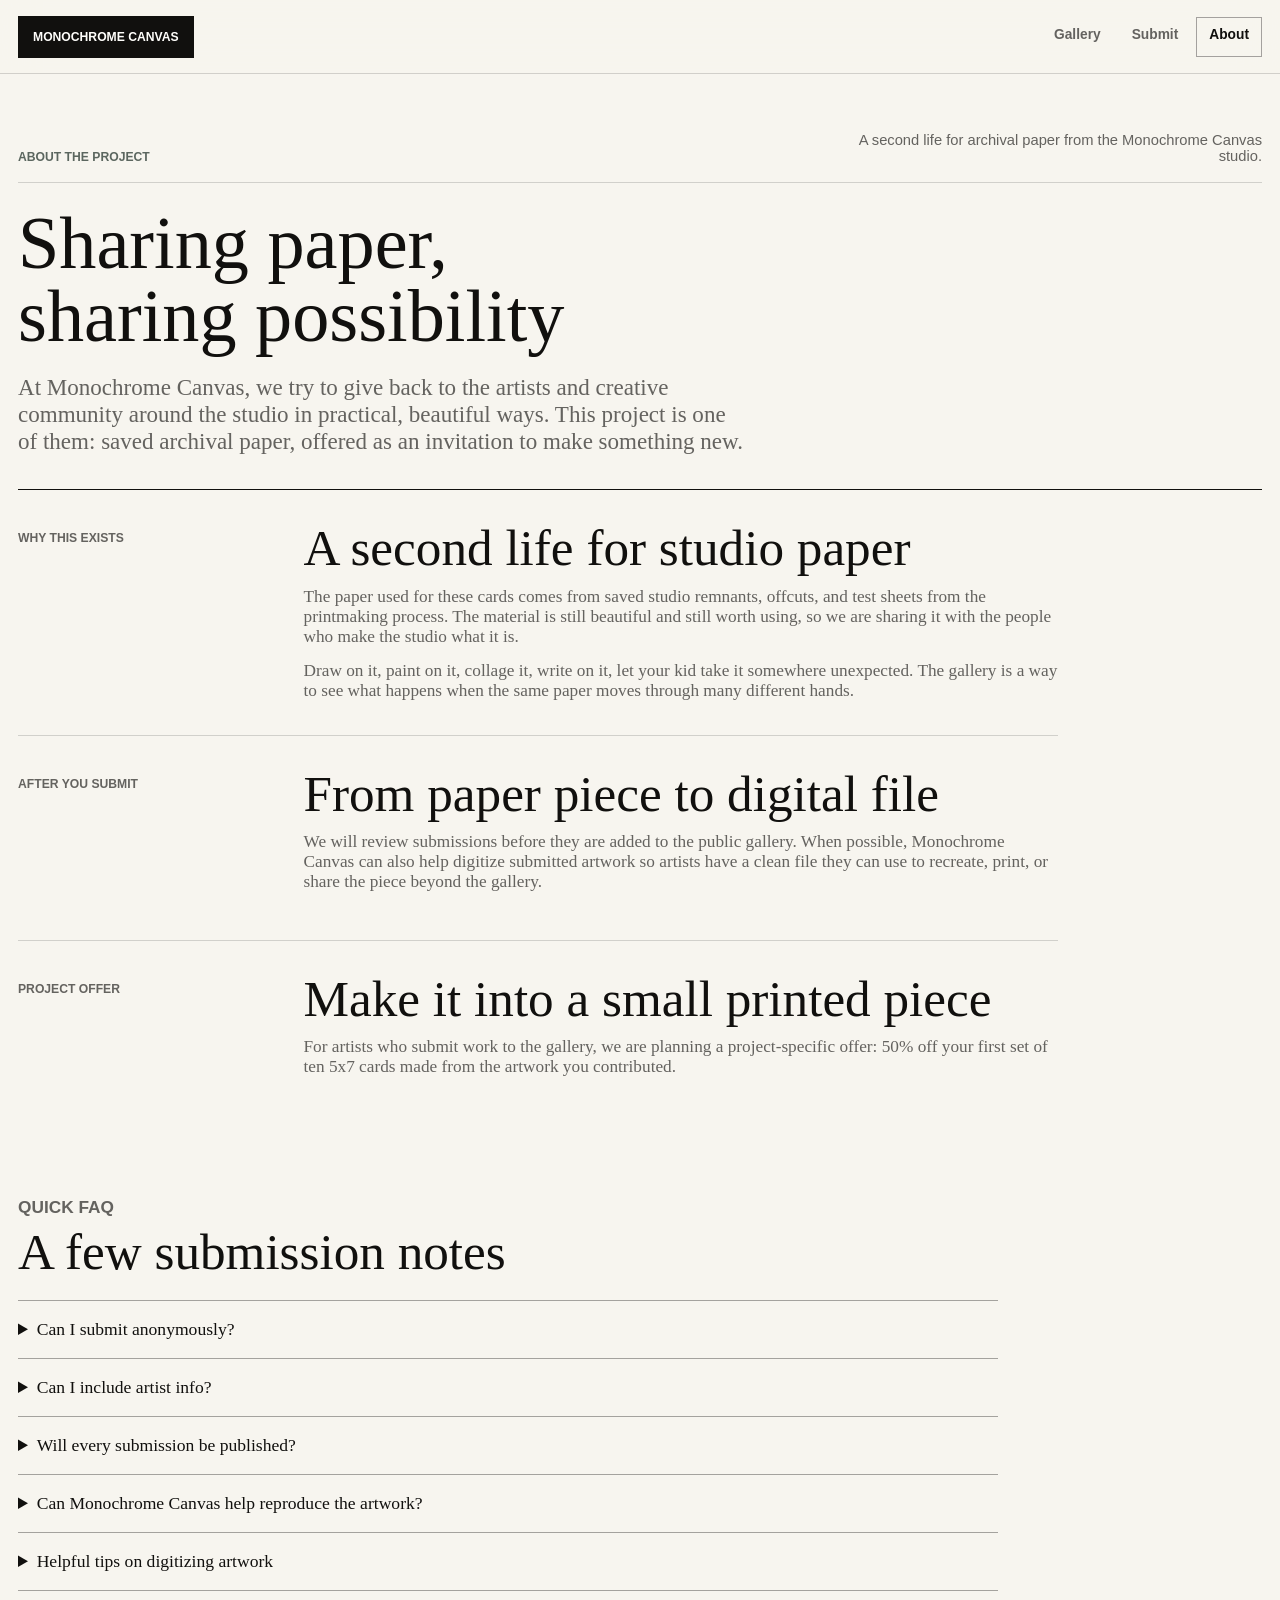
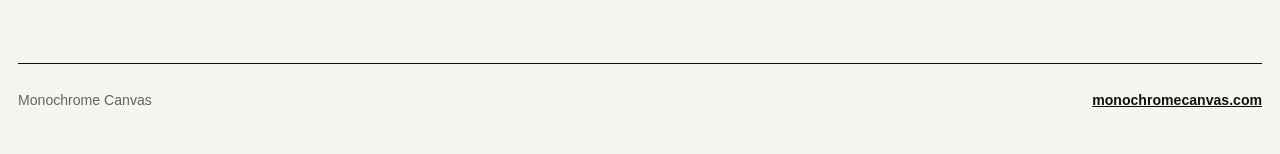
==== commit 21cab9f5: "Polish community canvas about page" ====
--- a/community-canvas/about/index.html
+++ b/community-canvas/about/index.html
@@ -6,7 +6,8 @@
     <title>About | Recycled Studio Paper Gallery</title>
     <meta name="description" content="About the Monochrome Canvas Recycled Studio Paper Gallery.">
     <link rel="icon" type="image/svg+xml" href="../../favicon.svg">
-    <link rel="stylesheet" href="../style.css">
+    <link rel="stylesheet" href="../style.css?v=20260624-polish">
+    <link rel="stylesheet" href="../polish.css?v=20260624-polish">
   </head>
   <body>
     <header class="site-header">
@@ -87,17 +88,19 @@
           <summary>Can Monochrome Canvas help reproduce the artwork?</summary>
           <p>Yes. We can talk with contributors about digitizing the piece and creating small prints or 5x7 cards from the submitted artwork.</p>
         </details>
-      </section>
-
-      <section class="studio-contact">
-        <p>Monochrome Canvas | 445 W. Cedar Street | Akron, Ohio 44333</p>
-        <a href="https://monochromecanvas.com" target="_blank" rel="noreferrer">monochromecanvas.com</a>
+        <details>
+          <summary>Helpful tips on digitizing artwork</summary>
+          <p>
+            If you want to photograph or scan your piece for reproduction, start with our guide to
+            <a href="https://monochromecanvas.com/blogs/news/a-comprehensive-guide-to-preparing-files-for-giclee-printing" target="_blank" rel="noreferrer">preparing files for giclee printing</a>.
+          </p>
+        </details>
       </section>
     </main>
 
     <footer class="site-footer">
-      <p>Recycled Studio Paper Gallery</p>
-      <a href="../submit/">Submit artwork</a>
+      <p>Monochrome Canvas</p>
+      <a href="https://monochromecanvas.com" target="_blank" rel="noreferrer">monochromecanvas.com</a>
     </footer>
   </body>
 </html>
--- a/community-canvas/polish.css
+++ b/community-canvas/polish.css
@@ -0,0 +1,106 @@
+:root {
+  --hero-measure: 1040px;
+}
+
+.hero {
+  display: grid;
+  grid-template-columns: 1fr;
+  gap: 24px;
+  padding: 64px 0 34px;
+}
+
+.hero-page {
+  padding-top: 58px;
+}
+
+.hero-context {
+  display: flex;
+  justify-content: space-between;
+  gap: 24px;
+  align-items: end;
+  max-width: none;
+  padding-bottom: 18px;
+  border-bottom: 1px solid var(--line);
+}
+
+.hero-context p + p {
+  max-width: 420px;
+  margin-top: 0;
+  text-align: right;
+}
+
+.hero-title {
+  max-width: var(--hero-measure);
+}
+
+h1,
+h2,
+h3,
+p {
+  overflow-wrap: break-word;
+}
+
+h1 {
+  max-width: 940px;
+  font-size: clamp(3rem, 5.8vw, 5.7rem);
+  line-height: 0.98;
+  text-wrap: balance;
+}
+
+h2,
+.lede {
+  text-wrap: balance;
+}
+
+.lede {
+  margin-top: 22px;
+}
+
+.submit-note {
+  padding: 0 0 22px;
+  border: 0;
+  border-bottom: 1px solid var(--line-strong);
+  background: transparent;
+}
+
+.faq-section a {
+  color: var(--ink);
+  font-weight: 800;
+  text-underline-offset: 4px;
+}
+
+@media (max-width: 1100px) {
+  .hero,
+  .submit-layout {
+    grid-template-columns: 1fr;
+  }
+
+  .hero-context {
+    max-width: none;
+  }
+}
+
+@media (max-width: 820px) {
+  .hero-context {
+    align-items: start;
+    flex-direction: column;
+  }
+
+  .hero-context p + p {
+    max-width: 640px;
+    text-align: left;
+  }
+
+  .instructions ol,
+  .form-grid,
+  .about-story article,
+  .dialog-layout {
+    grid-template-columns: 1fr;
+  }
+}
+
+@media (max-width: 540px) {
+  h1 {
+    font-size: clamp(2.85rem, 15vw, 4.4rem);
+  }
+}
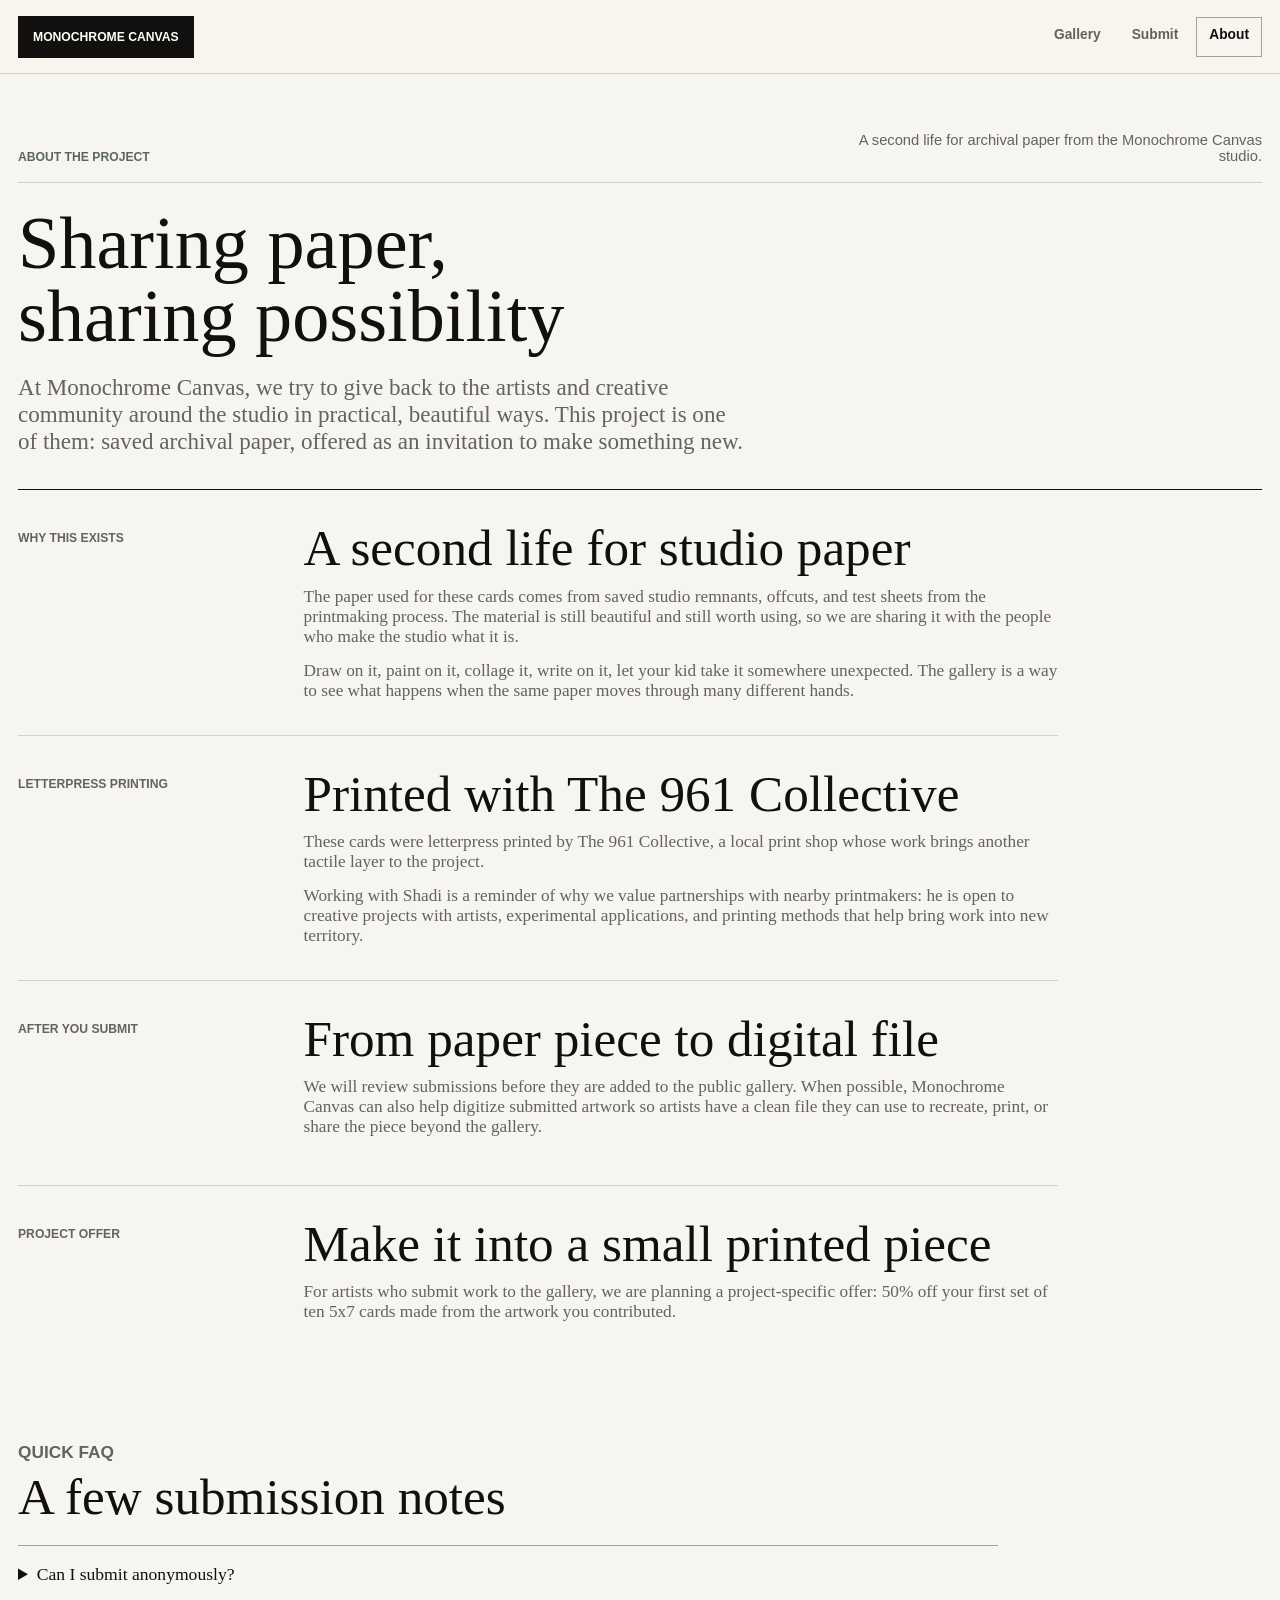
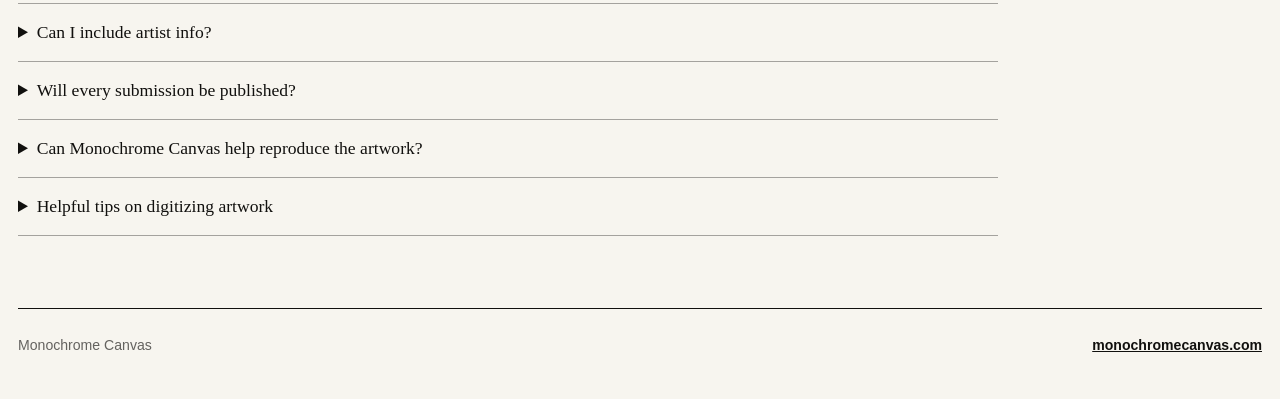
==== commit fe253e54: "Add 961 Collective letterpress credit" ====
--- a/community-canvas/about/index.html
+++ b/community-canvas/about/index.html
@@ -48,6 +48,19 @@
             Draw on it, paint on it, collage it, write on it, let your kid take it somewhere
             unexpected. The gallery is a way to see what happens when the same paper moves through
             many different hands.
+          </p>
+        </article>
+        <article>
+          <p class="eyebrow">Letterpress Printing</p>
+          <h2>Printed with The 961 Collective</h2>
+          <p>
+            These cards were letterpress printed by The 961 Collective, a local print shop whose
+            work brings another tactile layer to the project.
+          </p>
+          <p>
+            Working with Shadi is a reminder of why we value partnerships with nearby printmakers:
+            he is open to creative projects with artists, experimental applications, and printing
+            methods that help bring work into new territory.
           </p>
         </article>
         <article>
--- a/community-canvas/polish.css
+++ b/community-canvas/polish.css
@@ -69,6 +69,36 @@
   text-underline-offset: 4px;
 }
 
+.choice-group .other-method-field {
+  display: grid;
+  grid-template-columns: 1fr;
+  gap: 7px;
+  margin-top: 6px;
+  padding-top: 2px;
+}
+
+.choice-group .other-method-field span {
+  color: var(--ink);
+  font-size: 0.86rem;
+  font-weight: 800;
+}
+
+.choice-group .other-method-field input {
+  width: 100%;
+  min-height: 44px;
+  margin: 0;
+  padding: 9px 11px;
+}
+
+.choice-group .other-method-field input:disabled {
+  opacity: 0.45;
+}
+
+.danger-button {
+  border-color: #8a3d37;
+  color: #8a3d37;
+}
+
 @media (max-width: 1100px) {
   .hero,
   .submit-layout {
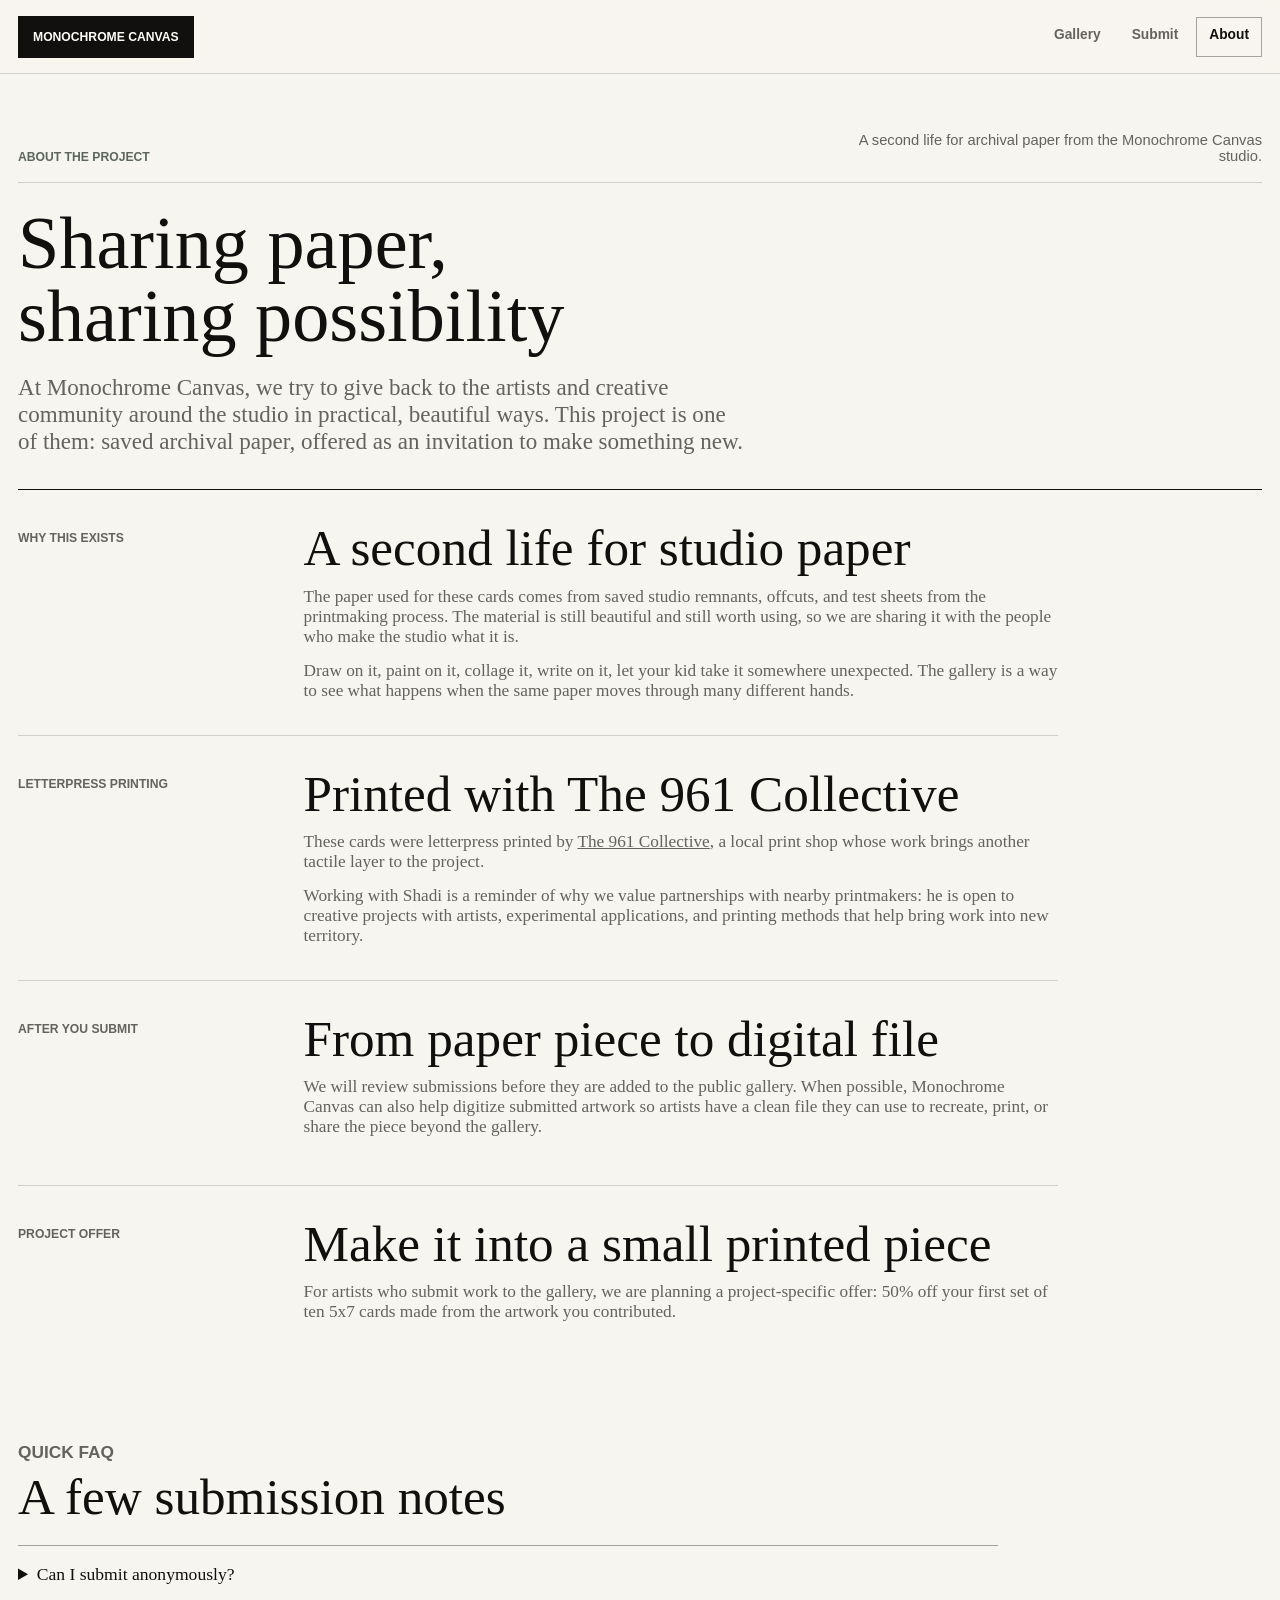
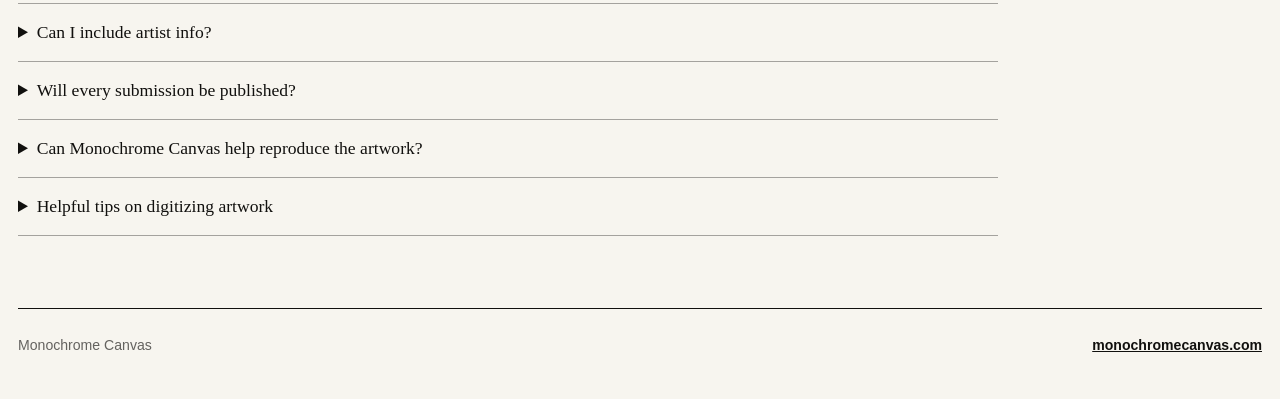
==== commit c02bdea5: "Link 961 Collective credit" ====
--- a/community-canvas/about/index.html
+++ b/community-canvas/about/index.html
@@ -7,7 +7,7 @@
     <meta name="description" content="About the Monochrome Canvas Recycled Studio Paper Gallery.">
     <link rel="icon" type="image/svg+xml" href="../../favicon.svg">
     <link rel="stylesheet" href="../style.css?v=20260624-polish">
-    <link rel="stylesheet" href="../polish.css?v=20260624-polish">
+    <link rel="stylesheet" href="../polish.css?v=20260626-961-link">
   </head>
   <body>
     <header class="site-header">
@@ -54,8 +54,9 @@
           <p class="eyebrow">Letterpress Printing</p>
           <h2>Printed with The 961 Collective</h2>
           <p>
-            These cards were letterpress printed by The 961 Collective, a local print shop whose
-            work brings another tactile layer to the project.
+            These cards were letterpress printed by
+            <a href="https://www.the961collective.com/" target="_blank" rel="noreferrer">The 961 Collective</a>,
+            a local print shop whose work brings another tactile layer to the project.
           </p>
           <p>
             Working with Shadi is a reminder of why we value partnerships with nearby printmakers:
